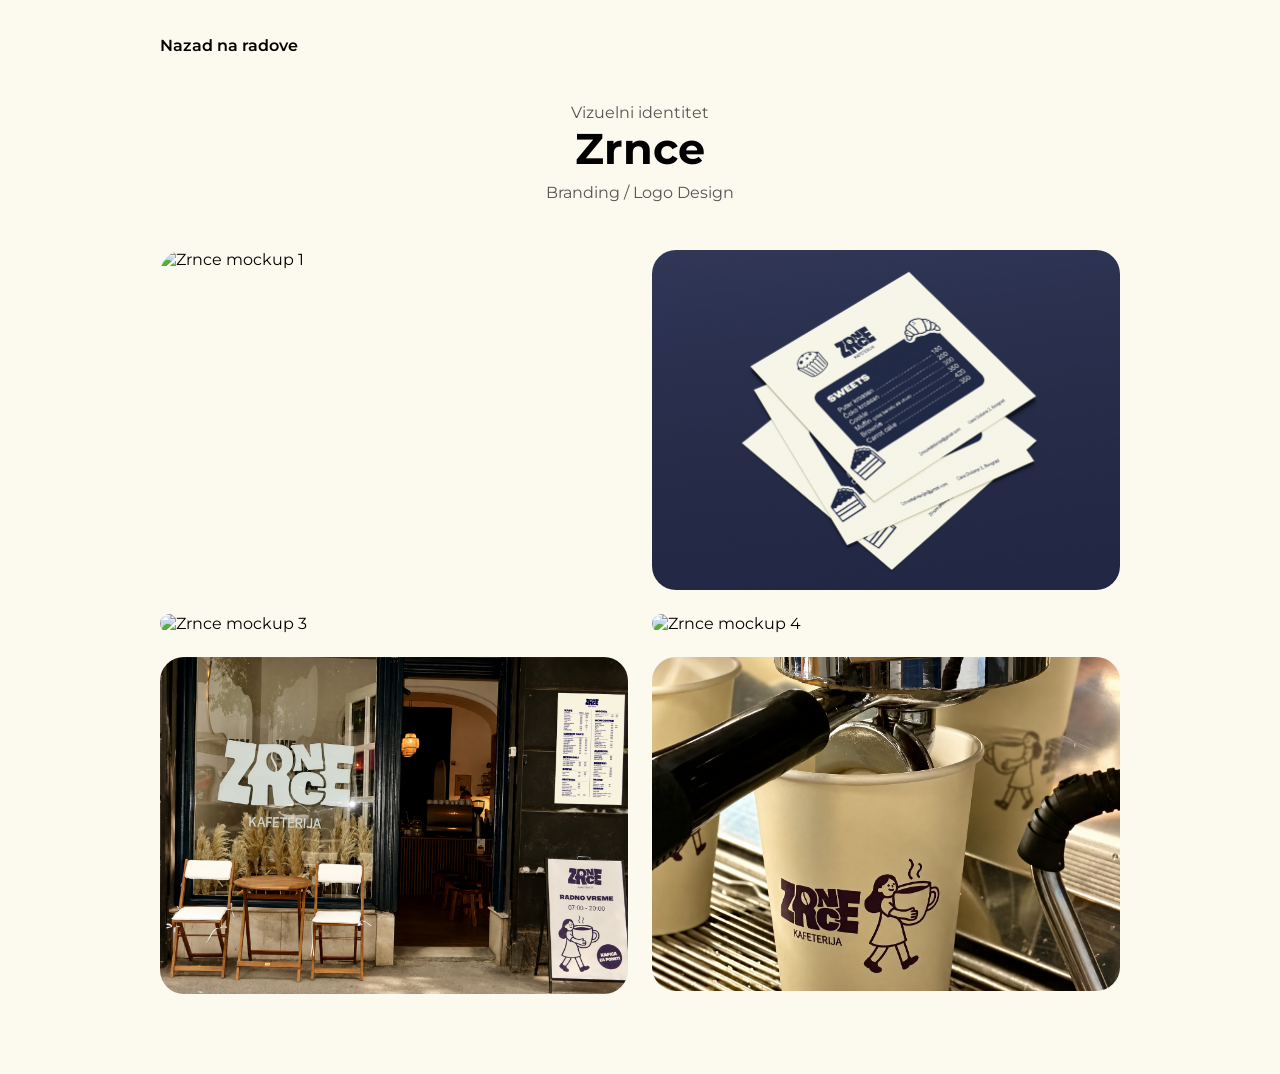
==== projekat1.html @ fef24bb8 "Gotov sajt" ====
<!DOCTYPE html>
<html lang="sr">

<head>
    <meta charset="UTF-8">
    <meta name="viewport" content="width=device-width, initial-scale=1.0">

    <title>Vizuelni identitet | Anđela Vlastić</title>

    <link rel="stylesheet" href="style.css">
     <link rel="stylesheet" href="mediaqueries.css">
</head>

<body>

    <section class="project-page">

        <a href="index.html#radovi" class="back-link">
        Nazad na radove
        </a>

        <p class="section__text__p1">
            Vizuelni identitet
        </p>

        <h1 class="title">
            Zrnce
        </h1>

        <p class="project-description">
            Branding / Logo Design
        </p>


        <div class="project-gallery">

            <img src="./assets/zrnce1.png" alt="Zrnce mockup 1">

            <img src="./assets/zrnce2.png" alt="Zrnce mockup 2">

            <img src="./assets/zrnce3.png" alt="Zrnce mockup 3">

            <img src="./assets/zrnce4.png" alt="Zrnce mockup 4">

            <img src="./assets/zrnce5.png" alt="Zrnce mockup 5">
            
            <img src="./assets/zrnce6.png" alt="Zrnce mockup 5">


        </div>

    </section>

</body>

</html>
---- style.css ----
/* GENERAL STYLES */

@import url('https://fonts.googleapis.com/css2?family=Montserrat:ital,wght@0,100..900;1,100..900&display=swap');

* {
    margin: 0;
    padding: 0;
}

body {
    font-family: "Montserrat", sans-serif;
    background-color: #fcf9ee;
}

html {
    scroll-behavior: smooth;
}

p {
    color: rgb(85, 85, 85);
}


/* TRANSITIONS */

a,
.btn {
    transition: all 300ms ease;
}


/* DESKTOP NAVIGATION */

nav,
.nav-links {
    display: flex;
}

nav {
    justify-content: space-around;
    align-items: center;
    height: 17vh;
}

.nav-links {
    gap: 2rem;
    list-style: none;
    font-size: 1.2rem;
}

a {
    color: black;
    text-decoration: none;
    text-decoration-color: white;
}

a:hover {
    color: gray;
    text-decoration: underline;
    text-underline-offset: 0.6rem;
    text-decoration-color: rgb(181, 181, 181);
}

.logo {
    font-size: 2rem;
}

.logo:hover {
    cursor: default;
}


/* HAMBURGER MENU */

#hamburger-nav {
    display: none;
}

.hamburger-menu {
    position: relative;
    display: inline-block;
}

.hamburger-icon {
    display: flex;
    flex-direction: column;
    justify-content: space-between;
    height: 24px;
    width: 30px;
    cursor: pointer;
}

.hamburger-icon span {
    width: 100%;
    height: 2px;
    background-color: black;
    transition: all 0.3s ease-in-out;
}

.menu-links {
    position: absolute;
    top: 100%;
    right: 0;
  background-color: #fcf9ee;
    width: fit-content;
    max-height: 0;
    overflow: hidden;
    border-radius: 1rem;
    transition: all 0.3s ease-in-out;
}

.menu-links a {
    display: block;
    padding: 0.7rem 1rem;
    text-align: center;
    font-size: 1.1rem;
    color: black;
    text-decoration: none;
    transition: all 0.3s ease-in-out;
}

.menu-links li {
    list-style: none;
}

.menu-links.open {
    max-height: 300px;
}

.hamburger-icon.open span:first-child {
    transform: rotate(45deg) translate(10px, 5px);
}

.hamburger-icon.open span:nth-child(2) {
    opacity: 0;
}

.hamburger-icon.open span:last-child {
    transform: rotate(-45deg) translate(10px, -5px);
}

.hamburger-icon span:first-child {
    transform: none;
}

.hamburger-icon span:nth-child(2) {
    opacity: 1;
}

.hamburger-icon span:last-child {
    transform: none;
}


/* SECTIONS */

section {
    padding-top: 4vh;
    height: 96vh;
    margin: 0 10rem;
    box-sizing: border-box;
    min-height: fit-content;
}

.section-container {
    display: flex;
    gap: 4rem;
    height: 80%;
    align-items: center;
    /* Ovo odvaja drugu sliku na profilu 
    od onog dela sa iskustvom to kod njega nema ima samo display*/
}


/* PROFILE SECTION */

#profile {
    display: flex;
    justify-content: center;
    gap: 5rem;
    height: 80vh;
}

.section__pic-container {
    display: flex;
    width: 400px;
    height: 400px;
    margin: auto 0;
}

.section__text {
    align-self: center;
    text-align: center;
}

.section__text p {
    font-weight: 600;
}

.section__text__p1 {
    text-align: center;
}

.section__text__p2 {
    font-size: 1.25rem;
    margin-bottom: 1rem;
    font-weight: 500;
}

.title {
    font-size: 2.7rem;
    text-align: center;
    font-weight: 700;
}

#socials-container {
    display: flex;
    justify-content: center;
    margin-top: 1rem;
    gap: 1rem;
}


/* ICONS */

.icon {
    cursor: pointer;
    height: 2rem;
}


/* BUTTONS */

.btn-container {
    display: flex;
    justify-content: center;
    gap: 0.7rem;
}

.btn {
    font-weight: 600;
    transition: all 300ms ease;
    padding: 0.7rem 1rem;
    width: 7rem;
    border-radius: 2rem;
    font-size: 0.85rem;
    border: none;
}

.btn-color-1 {
    background-color: rgb(53, 53, 53);
    color: #e3e1d9;
}

.btn-color-1:hover {
    background-color: rgb(0, 0, 0);
    cursor: pointer;
}

.btn-color-2 {
    background-color: rgb(255, 255, 255);
    color: black;
    border: 0.1rem solid rgb(163, 163, 163);
}

.btn-color-2:hover {
    background-color: rgb(220, 220, 220);
    cursor: pointer;
}


/* ABOUT SECTION */

#omeni {
    position: relative;
}

.text-container p {
    text-align: justify;
}

.about-containers {
    display: flex;
    gap: 2rem;
    margin-top: 2rem;
    margin-bottom: 2rem;
}

.about-details-container {
    display: flex;
    justify-content: center;
    flex-direction: column;
}

.details-container {
    padding: 1.5rem 1.2rem;
    flex: 1;
    background-color: #fcf9ee;
    border-radius: 2rem;
    border: 0.1rem solid rgb(163, 163, 163);
    text-align: center;
}

.about-pic {
    border-radius: 2rem;
}


/* ARROWS */

/*
Obe sekcije ponovo imaju istu marginu od 10rem,
zato obe strelice mogu da koriste isti right: 0.
*/

.arrow {
    position: absolute;
    right: 0;
    bottom: 2.5rem;
    height: 2rem;
    cursor: pointer;
}


/* EXPERIENCE SECTION */

#iskustvo {
    position: relative;
}

/* Ovo važi samo za Experience, ne za Projects */

#iskustvo .experience-details-container {
    display: flex;
    justify-content: center;
    flex-direction: column;
}

#iskustvo .about-containers {
    display: flex;
    gap: 2rem;
    margin-top: 2rem;
    margin-bottom: 2rem;
}

#iskustvo .details-container {
    padding: 1.5rem;
    flex: 1;
    min-width: 0;
}

#iskustvo .experience-sub-title {
    color: rgb(85, 85, 85);
    font-weight: 600;
    font-size: 1.75rem;
    margin-bottom: 2rem;
    text-align: center;
}


/* EXPERIENCE ARTICLES*/

#iskustvo .article-container {
    display: grid;
    grid-template-columns: repeat(3, 1fr);
    column-gap: 1.5rem;
    row-gap: 2.5rem;
    width: 100%;
}

#iskustvo article {
    display: flex;
    align-items: flex-start;
    gap: 0.5rem;
    min-width: 0;
}

#iskustvo article .icon {
    cursor: default;
    width: 1.6rem;
    height: 1.6rem;
    flex-shrink: 0;
}

#iskustvo article div {
    text-align: left;
    min-width: 0;
}

#iskustvo article h3 {
    font-size: 0.9rem;
    line-height: 1.2;
    margin: 0;
}

#iskustvo article p {
    font-size: 0.8rem;
    line-height: 1.25;
    margin-top: 0.2rem;
}
/* PROJECT SECTION */

#radovi {
    height: auto;
    min-height: 96vh;
    padding-bottom: 5rem;
}

.projects-container {
    display: grid;
    grid-template-columns: repeat(3, 1fr);
    gap: 2rem;
    margin-top: 3rem;
}

.project-card {
    border: 0.1rem solid rgb(163, 163, 163);
    border-radius: 2rem;
    padding: 1.5rem;
    text-align: center;
    box-sizing: border-box;

    display: flex;
    flex-direction: column;
}

.project-img {
    width: 100%;
    aspect-ratio: 1 / 1;
    object-fit: cover;
    border-radius: 1.5rem;
    display: block;
}

.project-card h2 {
    font-size: 1.5rem;

    /* ista visina prostora za svaki naslov */
    min-height: 4.5rem;

    margin-top: 1.2rem;
    margin-bottom: 0.4rem;

    display: flex;
    align-items: center;
    justify-content: center;
}

.project-card p {
    font-size: 1rem;

    /* ista visina prostora za opis */
    min-height: 2rem;

    margin-bottom: 1rem;

    display: flex;
    align-items: center;
    justify-content: center;
}

.project-btn {
    font-family: "Montserrat", sans-serif;
    font-weight: 600;
    font-size: 0.85rem;

    padding: 0.45rem 1.2rem;

    background-color: transparent;
    color: black;

    border: 0.1rem solid rgb(163, 163, 163);
    border-radius: 2rem;

    cursor: pointer;
    transition: all 300ms ease;

    /* dugme ide uvek na isto mesto */
    margin-top: auto;
    align-self: center;
}

.project-btn:hover {
    background-color: rgb(53, 53, 53);
    color: white;
}
/* POJEDINACNI PROJEKTI */

.project-page {
    height: auto;
    min-height: 100vh;
    padding-bottom: 5rem;
}

.back-link {
    display: inline-block;
    margin-bottom: 3rem;
    font-weight: 600;
}

.project-description {
    text-align: center;
    margin-top: 0.5rem;
    margin-bottom: 3rem;
}

.project-gallery {
    display: grid;
    grid-template-columns: repeat(2, 1fr);
    gap: 1.5rem;
}

.project-gallery img {
    width: 100%;
    height: auto;
    display: block;
    border-radius: 1.5rem;
}

/* CONTACT */

#kontakt {
    display: flex;
    justify-content: center;
    flex-direction: column;
    height: 70vh;
}

.contact-info-upper-container {
    display: flex;
    justify-content: center;
    align-items: center;

    width: fit-content;

    border-radius: 3rem;
    border: 0.1rem solid rgb(163, 163, 163);

   background: #fcf9ee;

    margin: 2rem auto;
    padding: 0.5rem 1rem;
}

.contact-info-container {
    display: flex;
    align-items: center;
    justify-content: center;

    gap: 0.5rem;
    margin: 1rem;
}

.contact-info-container p {
    font-size: 1.1rem;
}

.contact-icon {
    cursor: default;
}

.email-icon {
    height: 2.5rem;
}

/* Footer */
footer{
    height:26vh;
    margin: 0 1rem;
}

footer p{
    text-align: center;
}
---- mediaqueries.css ----
@media screen and (max-width: 1200px) {

    #desktop-nav {
        display: none;
    }

    #hamburger-nav {
        display: flex;
    }

    section {
        margin: 0 5%;
        height: fit-content;
        min-height: 100vh;
        padding-top: 4rem;
        padding-bottom: 4rem;
    }

    #profile {
        display: flex;
        height: auto;
        min-height: 83vh;
        margin-bottom: 4rem;
    }

    .section-container {
        height: fit-content;
    }

    .arrow {
        display: none;
    }

    #iskustvo {
        margin-top: 2rem;
    }

    .experience-details-container {
        margin-top: 2rem;
    }

    .projects-container {
        grid-template-columns: repeat(2, 1fr);
    }
}


@media screen and (max-width: 600px) {

    /* NAVIGACIJA */

    nav {
        height: 12vh;
    }

    .logo {
        font-size: 1.4rem;
    }

    #hamburger-nav {
        margin-bottom: 1rem;
    }


    /* SVE SEKCIJE */

    section {
        margin: 0 1.5rem;
        padding-top: 2rem;
        padding-bottom: 2rem;
        min-height: auto;
        height: auto;
    }

    .title {
        font-size: 2rem;
    }

    .section__text__p1 {
        font-size: 0.9rem;
    }


    /* PROFILE */
#profile {
    display: flex;
    flex-direction: column;
    justify-content: center;
    gap: 1.5rem;

    height: auto;
    min-height: auto;

    margin-bottom: 2rem;
    padding-top: 3rem;
    padding-bottom: 3rem;
}

    #profile .section__pic-container {
        width: 230px;
        height: 230px;
        margin: 0 auto;
    }

    #profile .section__pic-container img {
        width: 100%;
        height: 100%;
        object-fit: cover;
    }

    .section__text {
        align-self: auto;
    }

    .section__text__p2 {
        font-size: 1.1rem;
    }

    .btn-container {
        flex-wrap: wrap;
    }

    .btn {
        width: 6.5rem;
        padding: 0.6rem 0.8rem;
        font-size: 0.8rem;
    }


    /* O MENI */

#omeni {
    padding-top: 3rem;
}

.section-container {
    display: flex;
    flex-direction: column;
    gap: 2rem;
    height: auto;
}

#omeni .section__pic-container {
    width: 260px;
    height: auto;
    margin: 0 auto 2rem;
}

#omeni .about-pic {
    width: 100%;
    height: auto;
    object-fit: contain;
    border-radius: 2rem;
    display: block;
}

.about-containers {
    flex-direction: column;
    gap: 1rem;
    margin-top: 0;
}
    /* ISKUSTVO */

    #iskustvo {
        padding-top: 3rem;
    }

    #iskustvo .about-containers {
        flex-direction: column;
        gap: 1.5rem;
    }

    #iskustvo .details-container {
        width: 100%;
        box-sizing: border-box;
    }

    #iskustvo .article-container {
        grid-template-columns: repeat(2, 1fr);
        column-gap: 1rem;
        row-gap: 1.8rem;
    }

    #iskustvo article {
        gap: 0.4rem;
    }

    #iskustvo article h3 {
        font-size: 0.82rem;
    }

    #iskustvo article p {
        font-size: 0.72rem;
    }

    #iskustvo article .icon {
        width: 1.3rem;
        height: 1.3rem;
    }

    #iskustvo .experience-sub-title {
        font-size: 1.35rem;
    }


    /* RADOVI */

    #radovi {
        padding-top: 3rem;
        padding-bottom: 4rem;
    }

    .projects-container {
        grid-template-columns: 1fr;
        gap: 1.5rem;
        margin-top: 2rem;
    }

    .project-card {
        width: 100%;
        padding: 1.2rem;
    }

    .project-card h2 {
        font-size: 1.3rem;
        min-height: auto;
    }

    .project-card p {
        min-height: auto;
        font-size: 0.9rem;
    }

    .project-img {
        aspect-ratio: 1 / 1;
    }


    /* KONTAKT */

   #kontakt {
    height: auto;
    min-height: auto;
    padding-top: 4rem;
    padding-bottom: 3rem;
}
    .contact-info-upper-container {
        flex-direction: column;
        width: fit-content;

        margin: 2rem auto;
        padding: 0.5rem 1rem;
    }

    .contact-info-container {
        margin: 0.7rem;
    }

    .contact-info-container p {
        font-size: 0.9rem;
    }

    .contact-icon {
        height: 1.7rem;
    }

    .email-icon {
        height: 2rem;
    }


    /* FOOTER */

    footer {
        height: auto;
        padding: 2rem 0;
    }

    footer nav {
        height: auto;
        margin-bottom: 2rem;
    }

    footer .nav-links {
        flex-direction: column;
        gap: 0.7rem;
        text-align: center;
    }

    footer .nav-links li a {
        font-size: 1rem;
    }

/* STRANICE POJEDINACNIH PROJEKATA */

.project-page {
    height: auto;
    min-height: auto;
    margin: 0 1.2rem;
    padding-top: 2rem;
    padding-bottom: 2rem;
}

.project-gallery {
    display: grid;
    grid-template-columns: 1fr;
    gap: 1rem;
}

.project-gallery img {
    width: 100%;
    height: auto;
    display: block;
}

}
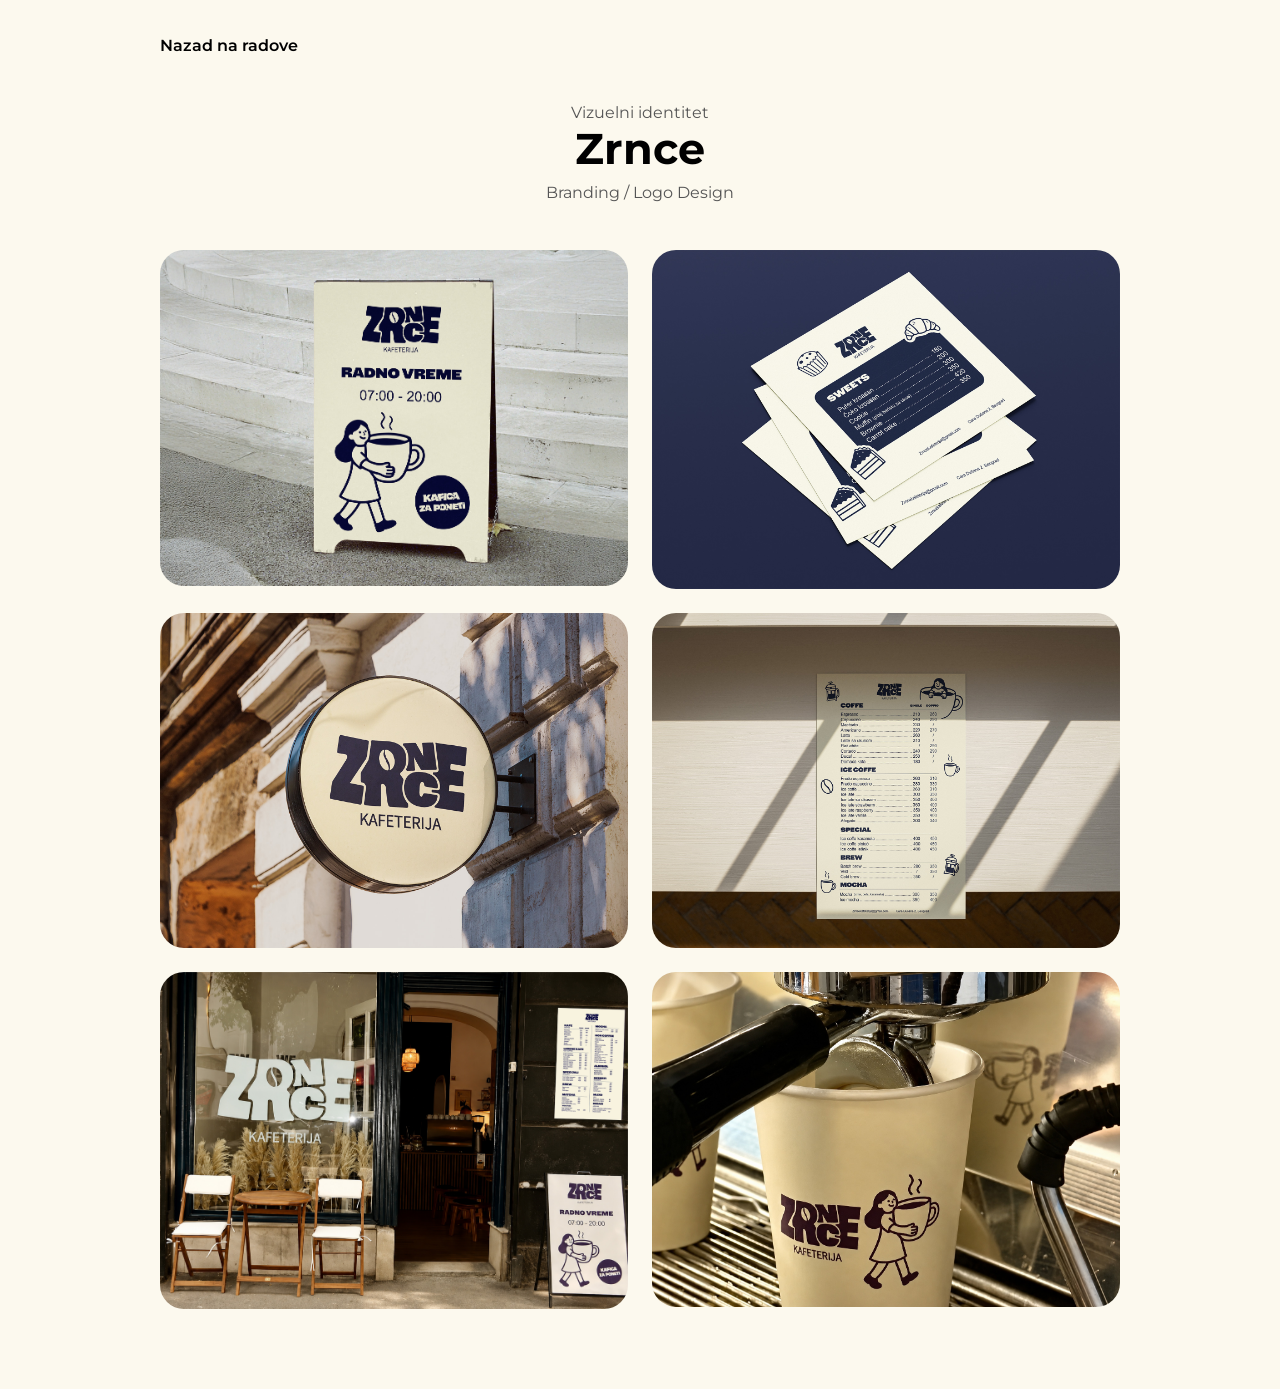
==== commit e1d07387: "Finalne izmene i optimizacija sajta" ====
--- a/projekat1.html
+++ b/projekat1.html
@@ -5,7 +5,7 @@
     <meta charset="UTF-8">
     <meta name="viewport" content="width=device-width, initial-scale=1.0">
 
-    <title>Vizuelni identitet | Anđela Vlastić</title>
+    <title>Zrnce Kafeterija</title>
 
     <link rel="stylesheet" href="style.css">
      <link rel="stylesheet" href="mediaqueries.css">
@@ -32,25 +32,30 @@
         </p>
 
 
-        <div class="project-gallery">
+ <div class="project-gallery">
 
-            <img src="./assets/zrnce1.png" alt="Zrnce mockup 1">
+    <a href="./assets/zrnce1.jpg" target="_blank">
+        <img src="./assets/zrnce1.jpg" alt="Zrnce mockup 1">
+    </a>
 
-            <img src="./assets/zrnce2.png" alt="Zrnce mockup 2">
+    <a href="./assets/zrnce2.jpg" target="_blank">
+        <img src="./assets/zrnce2.jpg" alt="Zrnce mockup 2">
+    </a>
 
-            <img src="./assets/zrnce3.png" alt="Zrnce mockup 3">
+    <a href="./assets/zrnce3.jpg" target="_blank">
+        <img src="./assets/zrnce3.jpg" alt="Zrnce mockup 3">
+    </a>
 
-            <img src="./assets/zrnce4.png" alt="Zrnce mockup 4">
+    <a href="./assets/zrnce4.jpg" target="_blank">
+        <img src="./assets/zrnce4.jpg" alt="Zrnce mockup 4">
+    </a>
 
-            <img src="./assets/zrnce5.png" alt="Zrnce mockup 5">
-            
-            <img src="./assets/zrnce6.png" alt="Zrnce mockup 5">
+    <a href="./assets/zrnce5.jpg" target="_blank">
+        <img src="./assets/zrnce5.jpg" alt="Zrnce mockup 5">
+    </a>
 
+       <a href="./assets/zrnce6.jpg" target="_blank">
+        <img src="./assets/zrnce6.jpg" alt="Zrnce mockup 6">
+    </a>
 
-        </div>
-
-    </section>
-
-</body>
-
-</html>+</div>
--- a/style.css
+++ b/style.css
@@ -510,7 +510,12 @@
     gap: 1.5rem;
 }
 
-.project-gallery img {
+.project-gallery a {
+    display: block;
+    width: 100%;
+}
+
+.project-gallery a img {
     width: 100%;
     height: auto;
     display: block;
@@ -571,4 +576,4 @@
 
 footer p{
     text-align: center;
-}+}
--- a/mediaqueries.css
+++ b/mediaqueries.css
@@ -45,6 +45,34 @@
     }
 }
 
+/* SREDNJI EKRANI */
+
+@media screen and (max-width: 900px) {
+
+    #iskustvo .about-containers {
+        flex-direction: column;
+        gap: 1.5rem;
+    }
+
+    #iskustvo .details-container {
+        width: 100%;
+        box-sizing: border-box;
+    }
+
+    #iskustvo .article-container {
+        grid-template-columns: repeat(3, 1fr);
+        column-gap: 1rem;
+        row-gap: 2rem;
+    }
+
+    #iskustvo article h3 {
+        font-size: 0.85rem;
+    }
+
+    #iskustvo article p {
+        font-size: 0.75rem;
+    }
+}
 
 @media screen and (max-width: 600px) {
 
